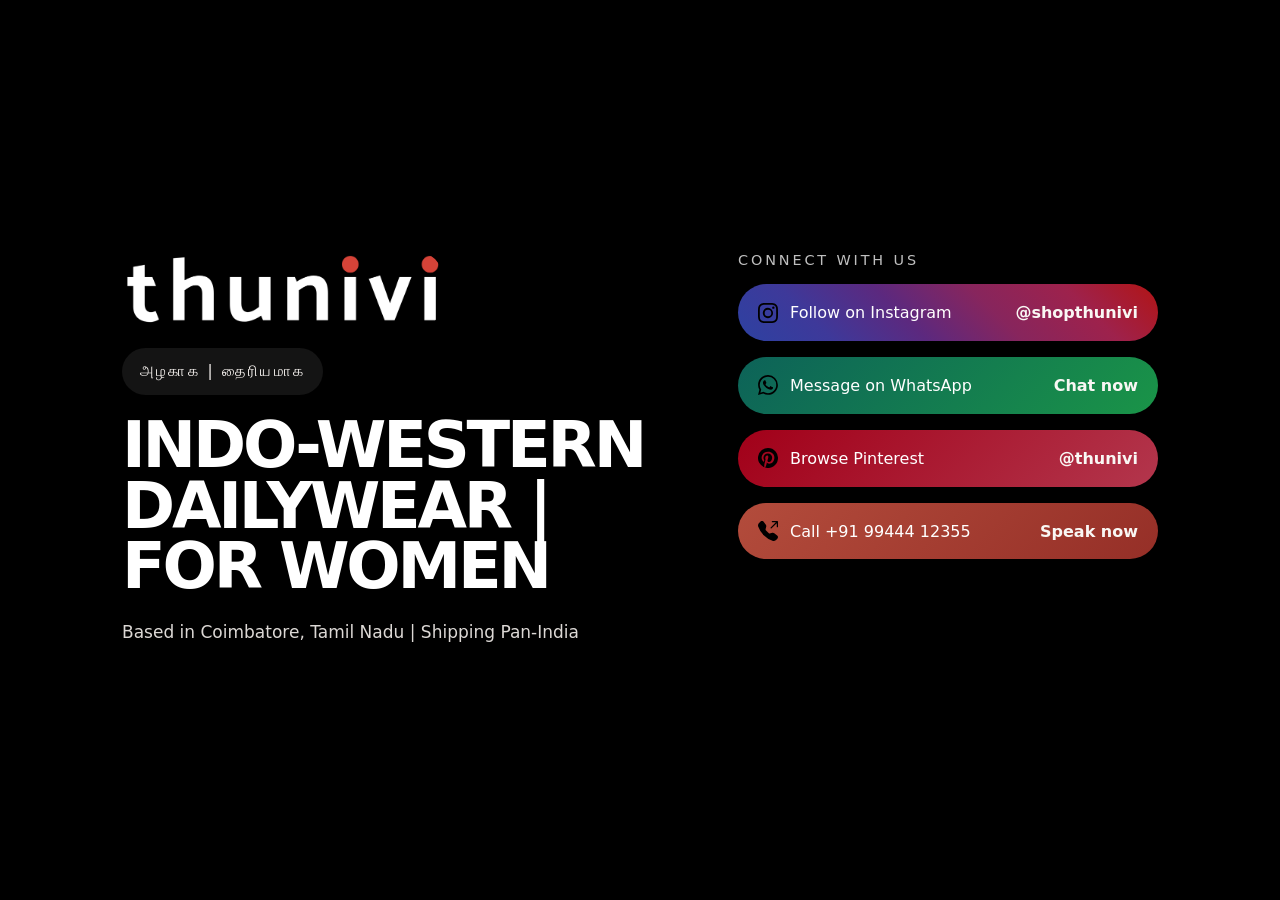
==== bio/index.html @ 2fca0379 "Update hero section text in index.html" ====
<!DOCTYPE html>
<html lang="en">

<head>
    <meta charset="UTF-8" />
    <meta name="viewport" content="width=device-width, initial-scale=1.0" />
    <title>thunivi</title>
    <meta name="description"
        content="Discover thunivi, Coimbatore’s women's clothing brand. Shop high-quality daily wear, trendy ethnic co-ord sets, and elegant maxi dresses." />
    <link rel="icon" href="favicon.png" />

    <!-- Google tag (gtag.js) -->
    <script async src="https://www.googletagmanager.com/gtag/js?id=G-YZ6FLCZNMP"></script>
    <script>
        window.dataLayer = window.dataLayer || [];
        function gtag(){dataLayer.push(arguments);}
        gtag('js', new Date());
        gtag('config', 'G-YZ6FLCZNMP');
    </script>
    
    <style>
        * {
            box-sizing: border-box;
        }

        html,
        body {
            min-height: 100%;
            margin: 0;
            padding: 0;
        }

        body {
            min-height: 100vh;
            padding: 2rem;
            display: grid;
            place-items: center;
            background: #000;
            color: #fff;
            font-family: Inter, system-ui, -apple-system, BlinkMacSystemFont, "Segoe UI", sans-serif;
        }

        .page {
            width: min(100%, 1100px);
            display: grid;
            grid-template-columns: 1fr minmax(320px, 420px);
            gap: 2rem;
            padding: 2rem;
        }

        .hero {
            display: grid;
            gap: 1.25rem;
            align-content: start;
        }

        .hero-title {
            font-size: clamp(2.5rem, 5vw, 4.5rem);
            line-height: 0.95;
            letter-spacing: -0.05em;
            margin: 0;
            max-width: 12ch;
            text-transform: uppercase;
        }

        .hero-note {
            display: inline-flex;
            align-items: center;
            gap: 0.75rem;
            padding: 0.9rem 1.1rem;
            border-radius: 999px;
            background: rgba(255, 255, 255, 0.08);
            color: #f6f2ef;
            font-size: 0.95rem;
            text-transform: uppercase;
            letter-spacing: 0.16em;
            width: fit-content;
        }

        .hero-copy {
            max-width: 38rem;
            font-size: 1.0625rem;
            line-height: 1.8;
            color: #dcd8d5;
            margin: 0;
        }

        .hero-logo {
            width: 100%;
            max-width: 20rem;
            display: block;
            object-fit: contain;
            border-radius: 1.5rem;
        }

        .side-panel {
            display: grid;
            gap: 1rem;
            align-content: start;
        }

        .links-header {
            font-size: 0.9rem;
            text-transform: uppercase;
            letter-spacing: 0.2em;
            opacity: 0.75;
        }

        .links {
            display: grid;
            gap: 1rem;
        }

        .link-card {
            display: flex;
            align-items: center;
            justify-content: space-between;
            gap: 1rem;
            padding: 1.15rem 1.25rem;
            border-radius: 2.25rem;
            text-decoration: none;
            background: rgba(255, 255, 255, 0.08);
            color: #fff;
            transition: all 0.3s ease;
        }
        
        .link-content {
            display: flex;
            align-items: center;
            gap: 0.75rem;
        }

        .link-icon {
            width: 1.25rem;
            height: 1.25rem;
            flex-shrink: 0;
        }

        .link-card:hover,
        .link-card:focus-visible {
            background: rgba(255, 255, 255, 0.12);
            border-color: rgba(255, 255, 255, 0.2);
            transform: translateY(-2px);
            outline: none;
        }

        .link-card strong {
            font-weight: 800;
            color: #f9f7f4;
        }

        .link-card.instagram {
            background: linear-gradient(45deg, #405de6b3, #5851dbb3, #833ab4b3, #c13584b3, #e1306cb3, #fd1d1db3);
        }

        .link-card.primary {
            background: linear-gradient(135deg, #ff6c55b3 0%, #d54338b3 100%);
        }

        .link-card.pinterest {
            background: linear-gradient(135deg, #E60023b3, #FF4D6Db3);
        }

        .link-card.whatsapp {
            background: linear-gradient(135deg, #128C7Eb3, #25D366b3);
        }

        @media (max-width: 900px) {
            .page {
                grid-template-columns: 1fr;
            }

            .hero {
                align-items: start;
            }

            .hero-copy,
            .subtitle {
                max-width: 100%;
            }
        }

        @media (max-width: 540px) {
            body {
                padding: 1rem;
            }

            .page {
                padding: 1.25rem;
            }

            .hero-title {
                font-size: 2.2rem;
            }

            .hero-note,
            .link-card,
            .footer-note {
                font-size: 0.95rem;
            }

            .link-card {
                padding: 1rem 1rem;
            }
        }
    </style>
</head>

<body>
    <div class="page">
        <div class="hero">
            <img class="hero-logo" src="thunivi_logo_english.png" alt="thunivi logo" />
            <span class="hero-note">அழகாக | தைரியமாக</span>
            <h1 class="hero-title">Indo-Western Dailywear | For Women</h1>
            <p class="hero-copy">Based in Coimbatore, Tamil Nadu | Shipping Pan-India</p>

        </div>

        <div class="side-panel">
            <div class="links-header">Connect with us</div>
            <div class="links">
                <a class="link-card instagram" href="https://www.instagram.com/shopthunivi?igsh=cWdjNzJpanZzanl4&utm_source=qr"
                    target="_blank" rel="noopener noreferrer">
                    <div class="link-content">
                        <img class="link-icon" src="instagram.svg" alt="insta logo" />
                        <span>Follow on Instagram</span>
                    </div>
                    <strong>@shopthunivi</strong>
                </a>
                <a class="link-card whatsapp" href="https://wa.me/message/MML75OZ5KYT2B1" target="_blank"
                    rel="noopener noreferrer">
                    <div class="link-content">
                        <img class="link-icon" src="whatsapp.svg" alt="wa logo" />
                        <span>Message on WhatsApp</span>
                    </div>
                    <strong>Chat now</strong>
                </a>
                <a class="link-card pinterest" href="https://in.pinterest.com/thunivi/" target="_blank" rel="noopener noreferrer">
                    <div class="link-content">
                        <img class="link-icon" src="pinterest.svg" alt="pin logo" />
                        <span>Browse Pinterest</span>
                    </div>
                    <strong>@thunivi</strong>
                </a>
                <a class="link-card primary" href="tel:+919944412355">
                    <div class="link-content">
                        <img class="link-icon" src="telephone-outbound-fill.svg" alt="mob logo" />
                        <span>Call +91 99444 12355</span>
                    </div>
                    <strong>Speak now</strong>
                </a>

            </div>
        </div>
    </div>
</body>

</html>
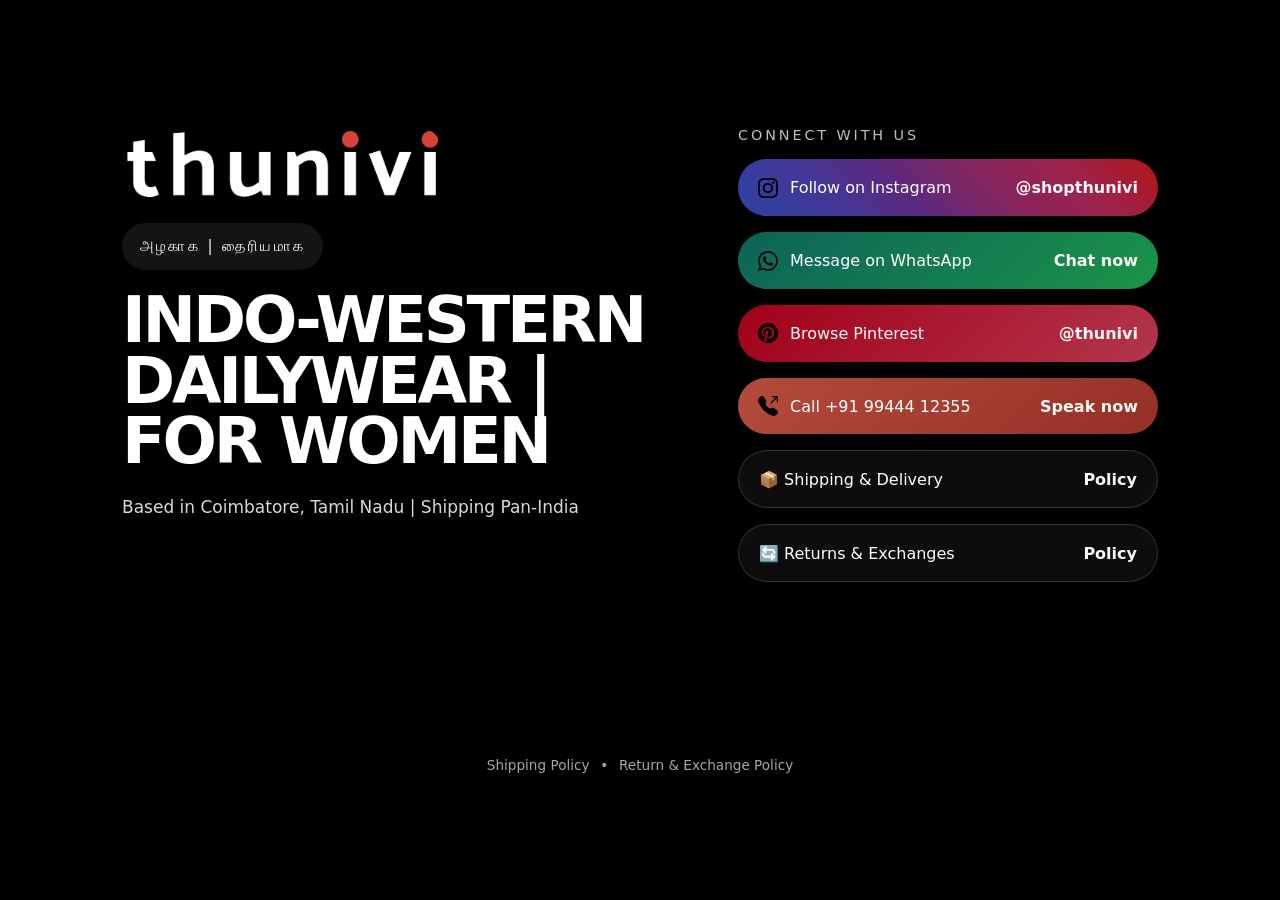
==== commit 124c03ce: "Update meta description and add footer policies" ====
--- a/bio/index.html
+++ b/bio/index.html
@@ -6,7 +6,7 @@
     <meta name="viewport" content="width=device-width, initial-scale=1.0" />
     <title>thunivi</title>
     <meta name="description"
-        content="Discover thunivi, Coimbatore’s women's clothing brand. Shop high-quality daily wear, trendy ethnic co-ord sets, and elegant maxi dresses." />
+        content="Shop functional Indo-Western dailywear for women. Boutique-finish clothing products with cotton lining. Based in Coimbatore, Tamilnadu. Worldwide Shipping." />
     <link rel="icon" href="favicon.png" />
 
     <!-- Google tag (gtag.js) -->
@@ -165,6 +165,29 @@
             background: linear-gradient(135deg, #128C7Eb3, #25D366b3);
         }
 
+        .link-card.policy-link {
+            background: rgba(255, 255, 255, 0.05);
+            border: 1px solid rgba(255, 255, 255, 0.15);
+        }
+
+        footer {
+            margin-top: 1rem;
+            text-align: center;
+            font-size: 0.85rem;
+            opacity: 0.65;
+            padding-bottom: 2rem;
+        }
+
+        footer a {
+            color: #fff;
+            text-decoration: none;
+            margin: 0 0.4rem;
+        }
+
+        footer a:hover {
+            text-decoration: underline;
+        }
+
         @media (max-width: 900px) {
             .page {
                 grid-template-columns: 1fr;
@@ -249,10 +272,26 @@
                     </div>
                     <strong>Speak now</strong>
                 </a>
-
+                <a class="link-card policy-link" href="shipping/">
+                    <div class="link-content">
+                        <span>📦 Shipping & Delivery</span>
+                    </div>
+                    <strong>Policy</strong>
+                </a>
+                <a class="link-card policy-link" href="returns/">
+                    <div class="link-content">
+                        <span>🔄 Returns & Exchanges</span>
+                    </div>
+                    <strong>Policy</strong>
+                </a>
             </div>
         </div>
     </div>
+    
+    <footer>
+        <a href="shipping/">Shipping Policy</a> • 
+        <a href="returns/">Return & Exchange Policy</a>
+    </footer>
 </body>
 
 </html>
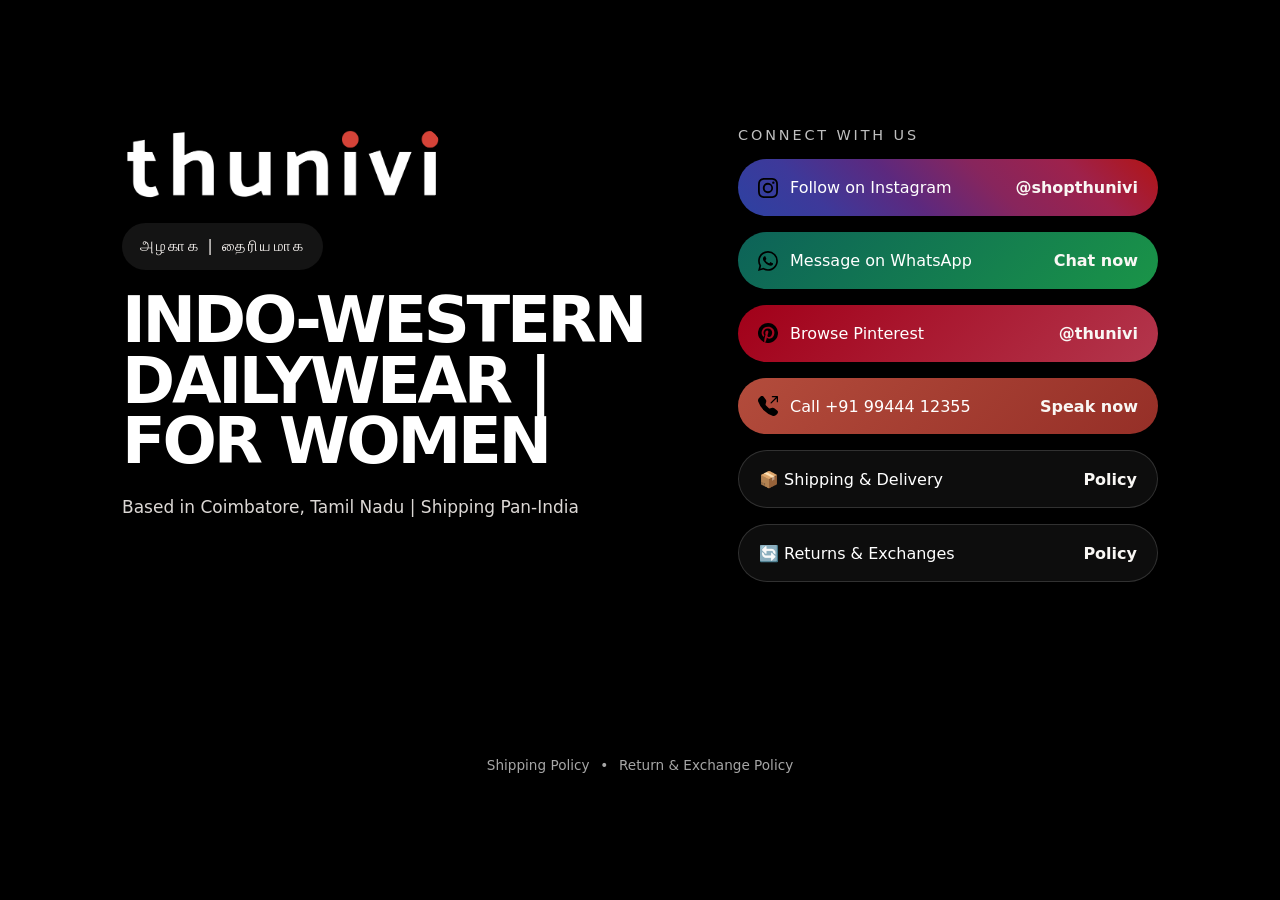
==== commit 10a8128c: "fix policy pages and accessibility updates Co-authored-by: thunivi <295751830+thunivi@users.noreply." ====
--- a/bio/index.html
+++ b/bio/index.html
@@ -8,15 +8,11 @@
     <meta name="description"
         content="Shop functional Indo-Western dailywear for women. Boutique-finish clothing products with cotton lining. Based in Coimbatore, Tamilnadu. Worldwide Shipping." />
     <link rel="icon" href="favicon.png" />
+    <link rel="preconnect" href="https://www.googletagmanager.com" />
 
     <!-- Google tag (gtag.js) -->
     <script async src="https://www.googletagmanager.com/gtag/js?id=G-YZ6FLCZNMP"></script>
-    <script>
-        window.dataLayer = window.dataLayer || [];
-        function gtag(){dataLayer.push(arguments);}
-        gtag('js', new Date());
-        gtag('config', 'G-YZ6FLCZNMP');
-    </script>
+    <script src="../assets/analytics.js"></script>
     
     <style>
         * {
@@ -38,6 +34,29 @@
             background: #000;
             color: #fff;
             font-family: Inter, system-ui, -apple-system, BlinkMacSystemFont, "Segoe UI", sans-serif;
+        }
+
+        a:focus-visible {
+            outline: 3px solid #ffcf70;
+            outline-offset: 4px;
+        }
+
+        .skip-link {
+            position: absolute;
+            top: 1rem;
+            left: 1rem;
+            transform: translateY(-200%);
+            padding: 0.85rem 1.15rem;
+            background: #fff;
+            color: #000;
+            text-decoration: none;
+            font-weight: 600;
+            transition: transform 0.2s ease;
+            z-index: 10;
+        }
+
+        .skip-link:focus {
+            transform: translateY(0);
         }
 
         .page {
@@ -116,6 +135,7 @@
             align-items: center;
             justify-content: space-between;
             gap: 1rem;
+            min-height: 44px;
             padding: 1.15rem 1.25rem;
             border-radius: 2.25rem;
             text-decoration: none;
@@ -203,6 +223,17 @@
             }
         }
 
+        @media (max-width: 768px) {
+            body {
+                padding: 1.5rem;
+            }
+
+            .page {
+                gap: 1.5rem;
+                padding: 1.5rem;
+            }
+        }
+
         @media (max-width: 540px) {
             body {
                 padding: 1rem;
@@ -230,9 +261,10 @@
 </head>
 
 <body>
-    <div class="page">
+    <a class="skip-link" href="#main-content">Skip to content</a>
+    <main class="page" id="main-content">
         <div class="hero">
-            <img class="hero-logo" src="thunivi_logo_english.png" alt="thunivi logo" />
+            <img class="hero-logo" src="thunivi_logo_english.png" alt="Thunivi brand logo" loading="lazy" />
             <span class="hero-note">அழகாக | தைரியமாக</span>
             <h1 class="hero-title">Indo-Western Dailywear | For Women</h1>
             <p class="hero-copy">Based in Coimbatore, Tamil Nadu | Shipping Pan-India</p>
@@ -241,56 +273,58 @@
 
         <div class="side-panel">
             <div class="links-header">Connect with us</div>
-            <div class="links">
+            <nav class="links" aria-label="Thunivi contact and policy links">
                 <a class="link-card instagram" href="https://www.instagram.com/shopthunivi?igsh=cWdjNzJpanZzanl4&utm_source=qr"
-                    target="_blank" rel="noopener noreferrer">
-                    <div class="link-content">
-                        <img class="link-icon" src="instagram.svg" alt="insta logo" />
+                    target="_blank" rel="noopener noreferrer" aria-label="Follow Thunivi on Instagram">
+                    <div class="link-content">
+                        <img class="link-icon" src="instagram.svg" alt="" loading="lazy" />
                         <span>Follow on Instagram</span>
                     </div>
                     <strong>@shopthunivi</strong>
                 </a>
                 <a class="link-card whatsapp" href="https://wa.me/message/MML75OZ5KYT2B1" target="_blank"
-                    rel="noopener noreferrer">
-                    <div class="link-content">
-                        <img class="link-icon" src="whatsapp.svg" alt="wa logo" />
+                    rel="noopener noreferrer" aria-label="Message Thunivi on WhatsApp">
+                    <div class="link-content">
+                        <img class="link-icon" src="whatsapp.svg" alt="" loading="lazy" />
                         <span>Message on WhatsApp</span>
                     </div>
                     <strong>Chat now</strong>
                 </a>
-                <a class="link-card pinterest" href="https://in.pinterest.com/thunivi/" target="_blank" rel="noopener noreferrer">
-                    <div class="link-content">
-                        <img class="link-icon" src="pinterest.svg" alt="pin logo" />
+                <a class="link-card pinterest" href="https://in.pinterest.com/thunivi/" target="_blank" rel="noopener noreferrer" aria-label="Browse Thunivi on Pinterest">
+                    <div class="link-content">
+                        <img class="link-icon" src="pinterest.svg" alt="" loading="lazy" />
                         <span>Browse Pinterest</span>
                     </div>
                     <strong>@thunivi</strong>
                 </a>
-                <a class="link-card primary" href="tel:+919944412355">
-                    <div class="link-content">
-                        <img class="link-icon" src="telephone-outbound-fill.svg" alt="mob logo" />
+                <a class="link-card primary" href="tel:+919944412355" aria-label="Call Thunivi support at plus nine one nine nine four four four one two three five five">
+                    <div class="link-content">
+                        <img class="link-icon" src="telephone-outbound-fill.svg" alt="" loading="lazy" />
                         <span>Call +91 99444 12355</span>
                     </div>
                     <strong>Speak now</strong>
                 </a>
-                <a class="link-card policy-link" href="shipping/">
+                <a class="link-card policy-link" href="shipping/" aria-label="Read the Shipping and Delivery Policy">
                     <div class="link-content">
                         <span>📦 Shipping & Delivery</span>
                     </div>
                     <strong>Policy</strong>
                 </a>
-                <a class="link-card policy-link" href="returns/">
+                <a class="link-card policy-link" href="returns/" aria-label="Read the Return and Exchange Policy">
                     <div class="link-content">
                         <span>🔄 Returns & Exchanges</span>
                     </div>
                     <strong>Policy</strong>
                 </a>
-            </div>
+            </nav>
         </div>
-    </div>
-    
+    </main>
+
     <footer>
-        <a href="shipping/">Shipping Policy</a> • 
-        <a href="returns/">Return & Exchange Policy</a>
+        <nav aria-label="Footer policy links">
+            <a href="shipping/" aria-label="Open the Shipping Policy page">Shipping Policy</a> •
+            <a href="returns/" aria-label="Open the Return and Exchange Policy page">Return & Exchange Policy</a>
+        </nav>
     </footer>
 </body>
 
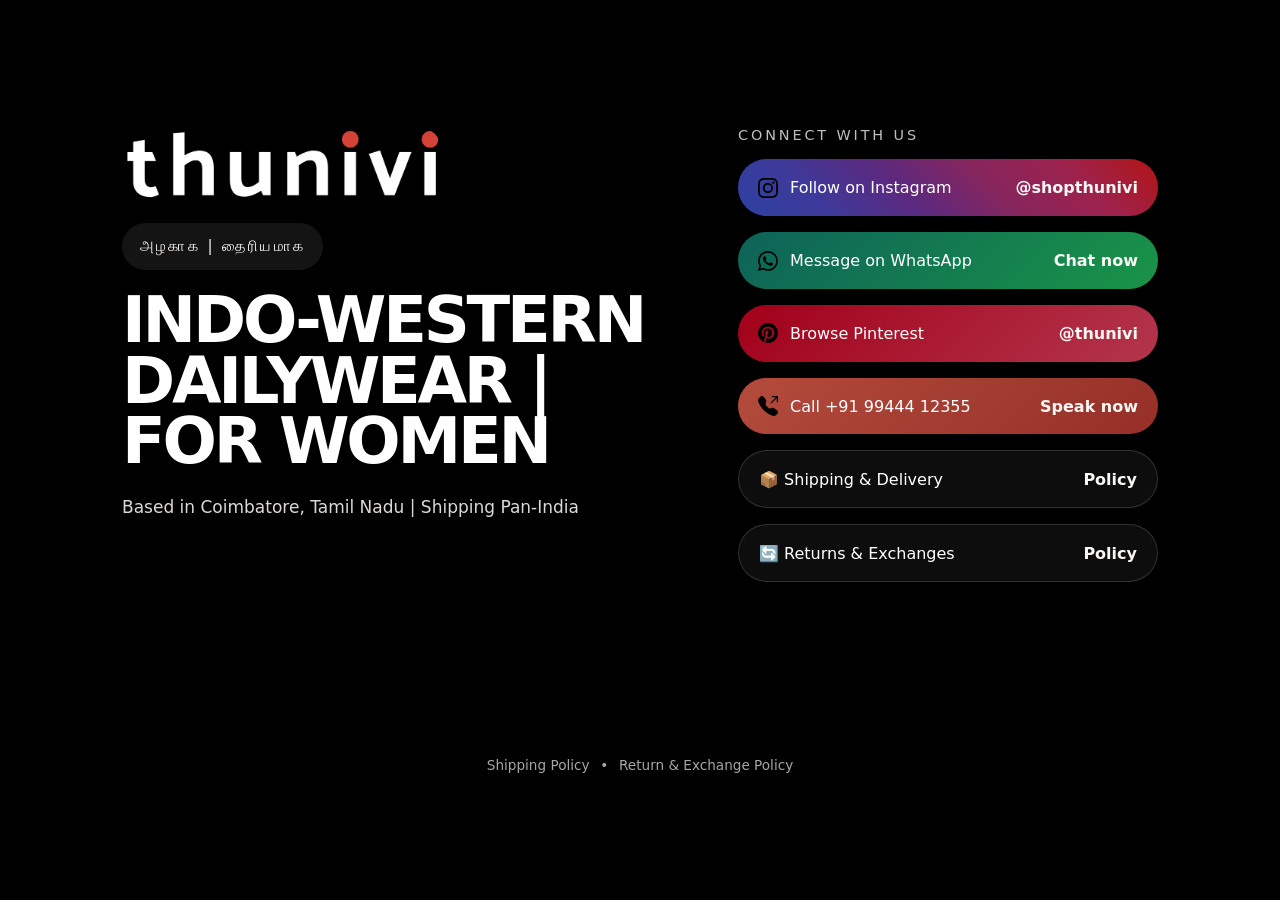
==== commit a5dd8a08: "Correct title case for 'Thunivi'" ====
--- a/bio/index.html
+++ b/bio/index.html
@@ -4,13 +4,14 @@
 <head>
     <meta charset="UTF-8" />
     <meta name="viewport" content="width=device-width, initial-scale=1.0" />
-    <title>thunivi</title>
+    <title>Thunivi</title>
     <meta name="description"
         content="Shop functional Indo-Western dailywear for women. Boutique-finish clothing products with cotton lining. Based in Coimbatore, Tamilnadu. Worldwide Shipping." />
     <link rel="icon" href="favicon.png" />
     <link rel="preconnect" href="https://www.googletagmanager.com" />
 
     <!-- Google tag (gtag.js) -->
+    <script>window.gtagInitTime = new Date();</script>
     <script async src="https://www.googletagmanager.com/gtag/js?id=G-YZ6FLCZNMP"></script>
     <script src="../assets/analytics.js"></script>
     
@@ -264,7 +265,7 @@
     <a class="skip-link" href="#main-content">Skip to content</a>
     <main class="page" id="main-content">
         <div class="hero">
-            <img class="hero-logo" src="thunivi_logo_english.png" alt="Thunivi brand logo" loading="lazy" />
+            <img class="hero-logo" src="thunivi_logo_english.png" alt="Thunivi brand logo" fetchpriority="high" />
             <span class="hero-note">அழகாக | தைரியமாக</span>
             <h1 class="hero-title">Indo-Western Dailywear | For Women</h1>
             <p class="hero-copy">Based in Coimbatore, Tamil Nadu | Shipping Pan-India</p>
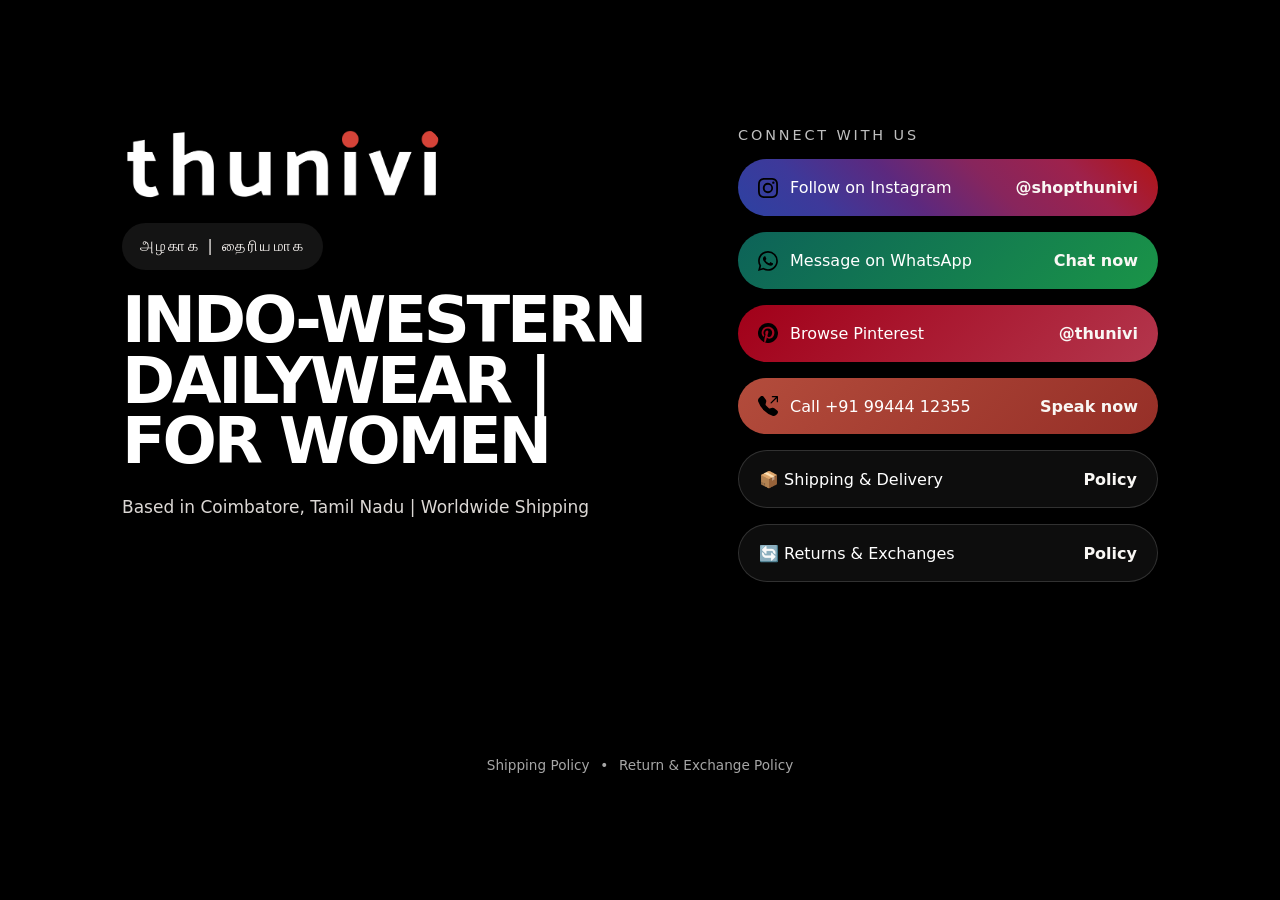
==== commit e154d064: "Update shipping information in hero section" ====
--- a/bio/index.html
+++ b/bio/index.html
@@ -268,7 +268,7 @@
             <img class="hero-logo" src="thunivi_logo_english.png" alt="Thunivi brand logo" fetchpriority="high" />
             <span class="hero-note">அழகாக | தைரியமாக</span>
             <h1 class="hero-title">Indo-Western Dailywear | For Women</h1>
-            <p class="hero-copy">Based in Coimbatore, Tamil Nadu | Shipping Pan-India</p>
+            <p class="hero-copy">Based in Coimbatore, Tamil Nadu | Worldwide Shipping</p>
 
         </div>
 
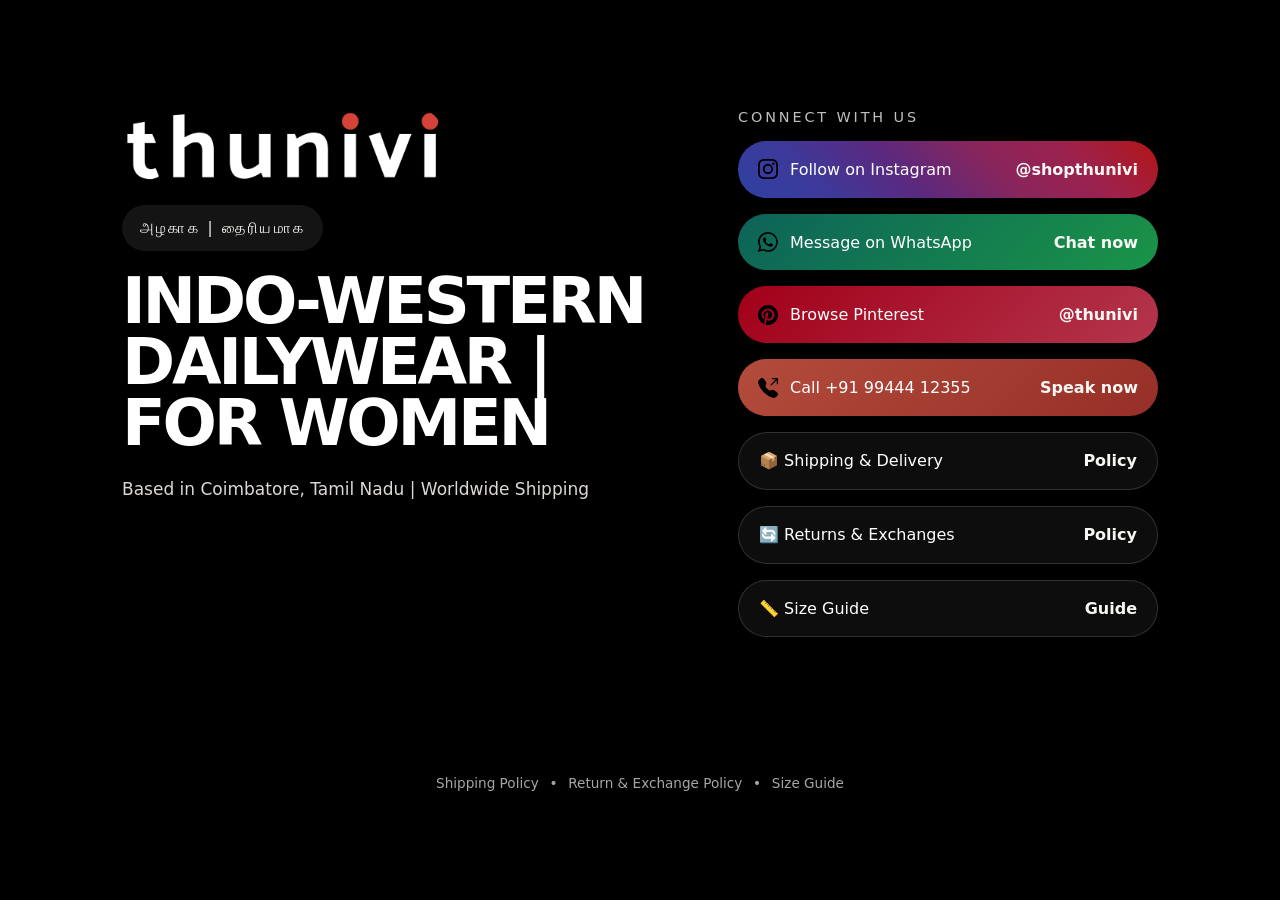
==== commit 5d7280f0: "Add Size Guide links to bio page cards and footer" ====
--- a/bio/index.html
+++ b/bio/index.html
@@ -317,6 +317,12 @@
                     </div>
                     <strong>Policy</strong>
                 </a>
+                <a class="link-card policy-link" href="size-guide/" aria-label="Read the Thunivi Size Guide">
+                    <div class="link-content">
+                        <span>📏 Size Guide</span>
+                    </div>
+                    <strong>Guide</strong>
+                </a>
             </nav>
         </div>
     </main>
@@ -324,7 +330,8 @@
     <footer>
         <nav aria-label="Footer policy links">
             <a href="shipping/" aria-label="Open the Shipping Policy page">Shipping Policy</a> •
-            <a href="returns/" aria-label="Open the Return and Exchange Policy page">Return & Exchange Policy</a>
+            <a href="returns/" aria-label="Open the Return and Exchange Policy page">Return & Exchange Policy</a> •
+            <a href="size-guide/" aria-label="Open the Size Guide page">Size Guide</a>
         </nav>
     </footer>
 </body>
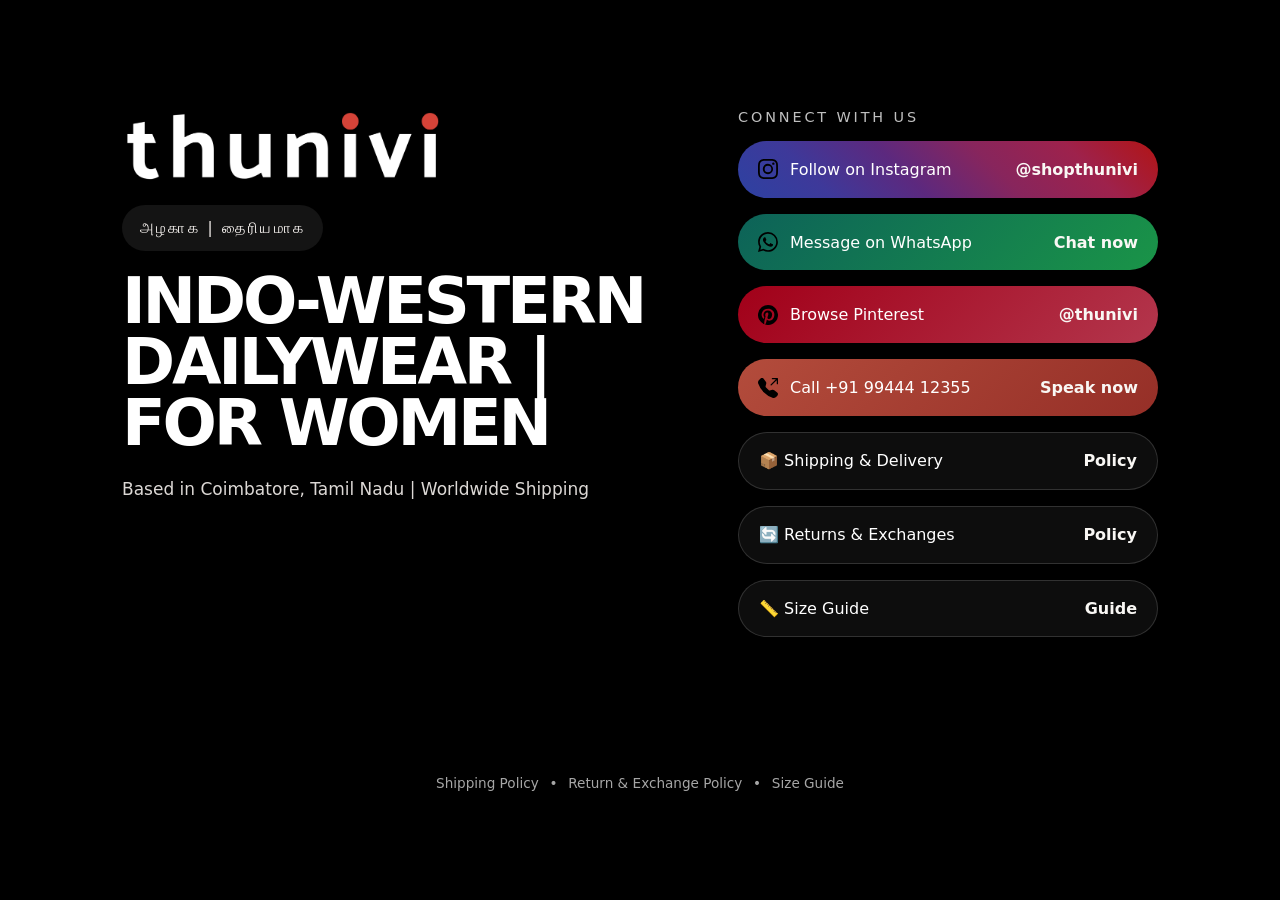
==== commit f6b56f56: "Remove border radius from image styling" ====
--- a/bio/index.html
+++ b/bio/index.html
@@ -110,7 +110,6 @@
             max-width: 20rem;
             display: block;
             object-fit: contain;
-            border-radius: 1.5rem;
         }
 
         .side-panel {
